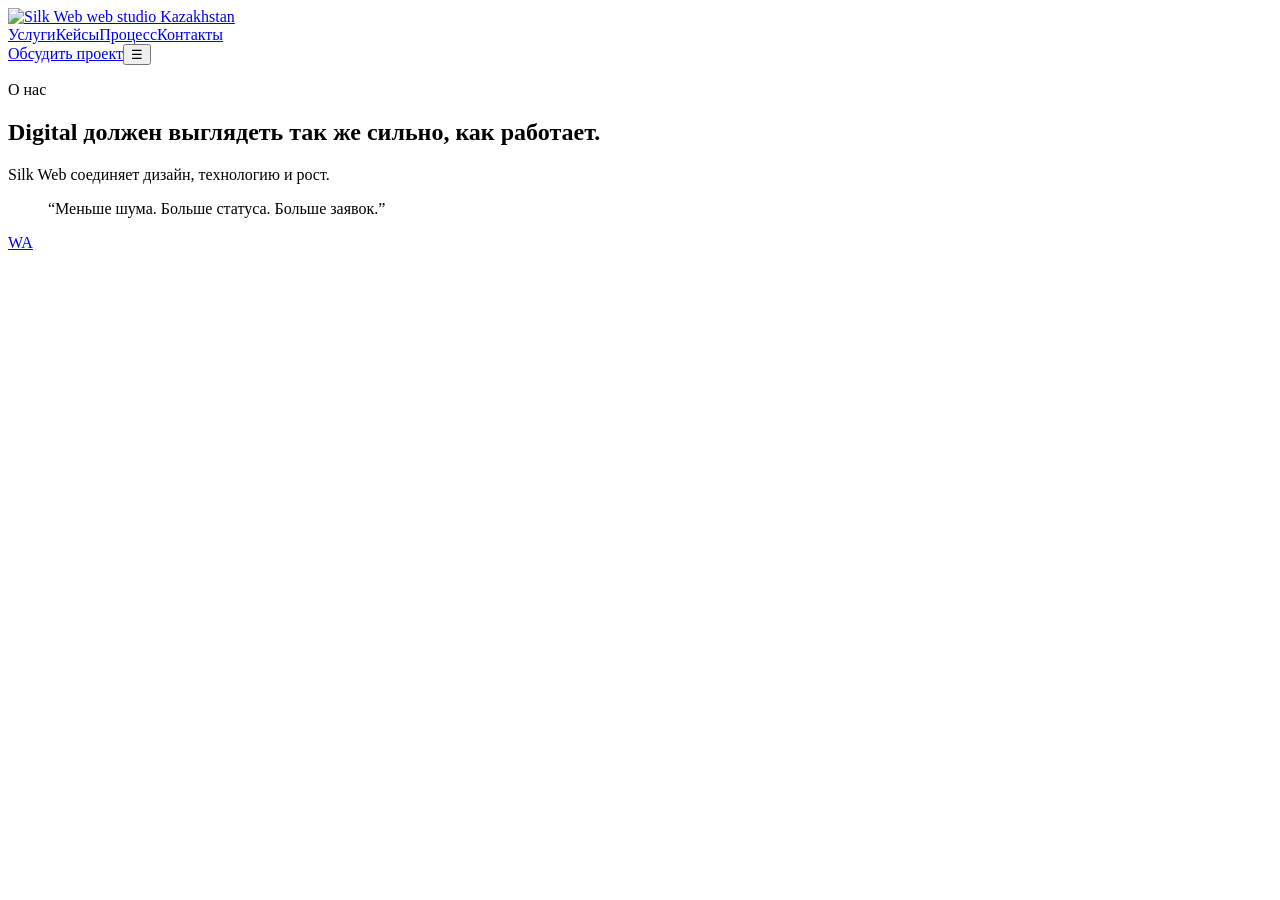
==== about.html @ 0ec1f500 "Add files via upload" ====
<!doctype html>
<html lang="ru-KZ">
<head>
  <meta charset="utf-8">
  <meta name="viewport" content="width=device-width, initial-scale=1">
  <title>О Silk Web - digital агентство Казахстан</title>
  <meta name="description" content="Silk Web - web studio Kazakhstan: команда по созданию сайтов, рекламе, чат-ботам и автоматизации бизнеса в Алматы и Казахстане.">
  <meta name="robots" content="index, follow, max-image-preview:large">
  <meta name="theme-color" content="#030405">
  <link rel="canonical" href="https://silkweb.kz/about.html">
  <link rel="alternate" hreflang="ru-KZ" href="https://silkweb.kz/about.html">
  <link rel="alternate" hreflang="en-KZ" href="https://silkweb.kz/about.html?lang=en">
  <link rel="alternate" hreflang="x-default" href="https://silkweb.kz/about.html">
  <meta property="og:title" content="О Silk Web">
  <meta property="og:description" content="Digital бренд из Казахстана: сайты, реклама, автоматизация и продуктовый подход.">
  <meta property="og:type" content="website">
  <meta property="og:url" content="https://silkweb.kz/about.html">
  <meta property="og:image" content="https://silkweb.kz/assets/images/header-logo.png">
  <meta name="twitter:card" content="summary_large_image">
  <link rel="icon" href="assets/images/favicon.svg" type="image/svg+xml">
  <link rel="manifest" href="manifest.json">
  <link rel="preload" href="assets/css/style.css" as="style">
  <link rel="stylesheet" href="assets/css/style.css">
  <script type="application/ld+json">{"@context":"https://schema.org","@graph":[{"@type":"AboutPage","name":"О Silk Web","url":"https://silkweb.kz/about.html"},{"@type":"BreadcrumbList","itemListElement":[{"@type":"ListItem","position":1,"name":"Главная","item":"https://silkweb.kz/"},{"@type":"ListItem","position":2,"name":"О нас","item":"https://silkweb.kz/about.html"}]}]}</script>
</head>
<body><div class="page-transition" aria-hidden="true"></div><header class="site-header"><div class="container nav"><a class="brand" href="index.html" aria-label="Silk Web"><img src="assets/images/header-logo.png" alt="Silk Web web studio Kazakhstan" width="150" height="40" decoding="async"></a><nav class="nav-links" aria-label="Навигация"><a href="services.html">Услуги</a><a href="portfolio.html">Кейсы</a><a href="index.html#process">Процесс</a><a href="contact.html">Контакты</a></nav><div class="header-actions"><a class="nav-cta" data-whatsapp href="#">Обсудить проект</a><button class="menu-toggle" aria-label="Открыть меню">☰</button></div></div></header><main><section class="hero"><div class="container hero-inner"><p class="hero-brand reveal-text">О нас</p><h1 class="reveal-text">Digital должен выглядеть так же сильно, как работает.</h1><p class="hero-subtitle reveal-text">Silk Web соединяет дизайн, технологию и рост.</p></div></section><section class="section testimonials-section"><div class="container"><blockquote class="testimonial reveal">“Меньше шума. Больше статуса. Больше заявок.”</blockquote></div></section></main><a class="whatsapp-float" data-whatsapp href="#" aria-label="Написать в WhatsApp">WA</a><script src="assets/js/main.js" defer></script></body>
</html>
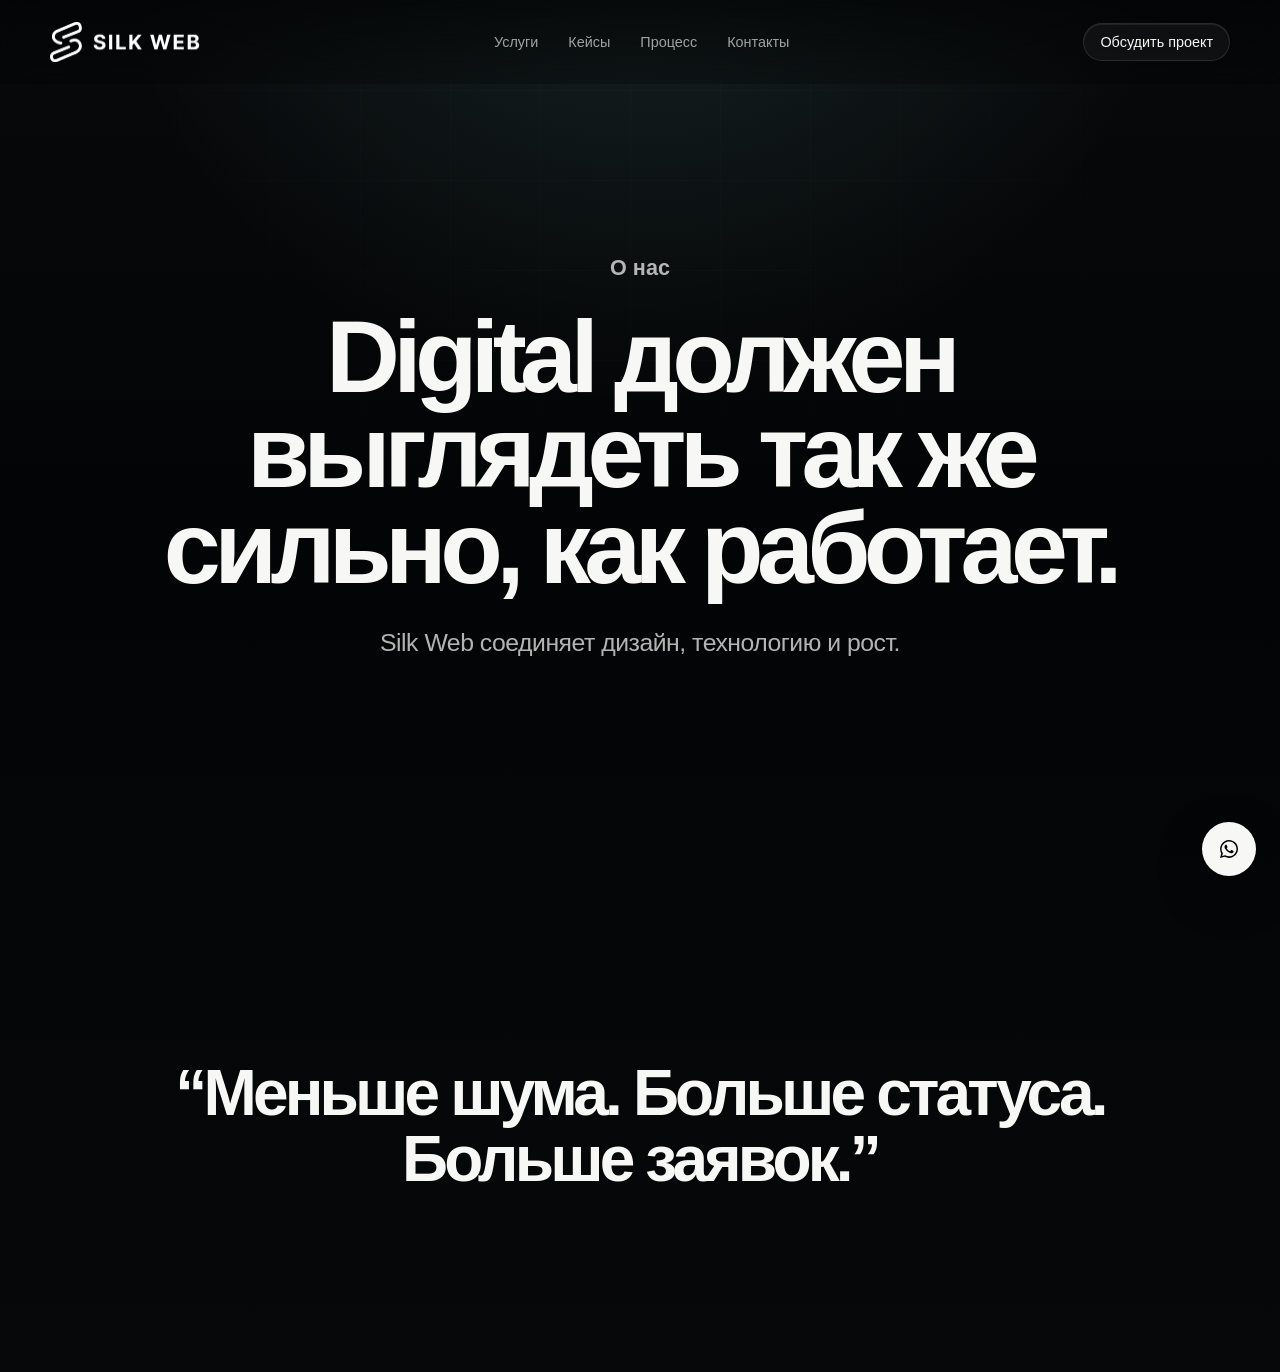
==== commit 0e6f6af1: "Fix site favicon assets" ====
--- a/about.html
+++ b/about.html
@@ -17,7 +17,9 @@
   <meta property="og:url" content="https://silkweb.kz/about.html">
   <meta property="og:image" content="https://silkweb.kz/assets/images/header-logo.png">
   <meta name="twitter:card" content="summary_large_image">
-  <link rel="icon" href="assets/images/favicon.svg" type="image/svg+xml">
+  <link rel="icon" href="favicon.svg" type="image/svg+xml">
+  <link rel="icon" href="favicon-32.png" sizes="32x32" type="image/png">
+  <link rel="apple-touch-icon" href="apple-touch-icon.png">
   <link rel="manifest" href="manifest.json">
   <link rel="preload" href="assets/css/style.css" as="style">
   <link rel="stylesheet" href="assets/css/style.css">
--- a/assets/css/style.css
+++ b/assets/css/style.css
@@ -0,0 +1,542 @@
+:root {
+  --black: #030405;
+  --ink: #f7f7f5;
+  --soft: #a7adb4;
+  --muted: #6f7780;
+  --line: rgba(255, 255, 255, .105);
+  --line-strong: rgba(255, 255, 255, .18);
+  --panel: rgba(255, 255, 255, .055);
+  --panel-soft: rgba(255, 255, 255, .032);
+  --cyan: #8ff7ee;
+  --shadow: 0 40px 120px rgba(0, 0, 0, .42);
+}
+
+* { box-sizing: border-box; }
+html { scroll-behavior: smooth; }
+body {
+  margin: 0;
+  min-height: 100vh;
+  color: var(--ink);
+  background:
+    radial-gradient(circle at 50% -10%, rgba(143, 247, 238, .12), transparent 34rem),
+    linear-gradient(180deg, #08090b 0%, var(--black) 38%, #070809 100%);
+  font-family: Inter, -apple-system, BlinkMacSystemFont, "Segoe UI", sans-serif;
+  overflow-x: hidden;
+}
+
+body::before {
+  content: "";
+  position: fixed;
+  inset: 0;
+  z-index: -2;
+  pointer-events: none;
+  background-image: linear-gradient(rgba(255,255,255,.025) 1px, transparent 1px), linear-gradient(90deg, rgba(255,255,255,.018) 1px, transparent 1px);
+  background-size: 90px 90px;
+  mask-image: radial-gradient(circle at 50% 0%, black, transparent 68%);
+}
+
+a { color: inherit; text-decoration: none; }
+button { font: inherit; }
+a:focus-visible, button:focus-visible {
+  outline: 2px solid var(--cyan);
+  outline-offset: 4px;
+}
+.container { width: min(1180px, calc(100% - 44px)); margin: 0 auto; }
+.page-transition {
+  position: fixed;
+  inset: 0;
+  z-index: 1000;
+  pointer-events: none;
+  background: var(--black);
+  animation: pageIn .9s cubic-bezier(.22, 1, .36, 1) forwards;
+}
+
+.site-header {
+  position: fixed;
+  top: 0;
+  left: 0;
+  right: 0;
+  z-index: 100;
+  padding: 22px 0;
+  background: linear-gradient(180deg, rgba(3, 4, 5, .78), rgba(3, 4, 5, .28));
+  backdrop-filter: blur(24px);
+}
+
+.nav { display: flex; align-items: center; justify-content: space-between; gap: 28px; }
+.brand { display: inline-flex; align-items: center; width: 150px; height: 40px; overflow: hidden; }
+.brand img {
+  display: block;
+  width: 100%;
+  height: auto;
+}
+.brand-mark {
+  width: 34px;
+  height: 34px;
+  display: grid;
+  place-items: center;
+  border: 1px solid var(--line);
+  border-radius: 50%;
+  color: var(--black);
+  background: linear-gradient(135deg, #fff, var(--cyan));
+}
+.nav-links { display: flex; align-items: center; gap: 30px; color: rgba(247, 247, 245, .64); font-size: .9rem; }
+.nav-links a { transition: color .25s ease; }
+.nav-links a:hover { color: var(--ink); }
+.header-actions { display: flex; align-items: center; gap: 12px; }
+.nav-cta {
+  position: relative;
+  isolation: isolate;
+  overflow: hidden;
+  min-height: 38px;
+  display: inline-flex;
+  align-items: center;
+  padding: 0 16px;
+  border: 1px solid var(--line);
+  border-radius: 999px;
+  color: var(--ink);
+  font-size: .9rem;
+  background: rgba(255, 255, 255, .045);
+  box-shadow: inset 0 1px 0 rgba(255,255,255,.08);
+  transition: transform .32s cubic-bezier(.22, 1, .36, 1), border-color .32s ease, background .32s ease, box-shadow .32s ease;
+}
+.nav-cta::before {
+  content: "";
+  position: absolute;
+  inset: -1px;
+  z-index: -1;
+  border-radius: inherit;
+  background: linear-gradient(110deg, transparent 0%, rgba(255,255,255,.18) 34%, rgba(143,247,238,.26) 50%, rgba(255,255,255,.12) 66%, transparent 100%);
+  opacity: 0;
+  transform: translateX(-115%);
+}
+.nav-cta:hover {
+  transform: translateY(-1px);
+  border-color: rgba(255,255,255,.24);
+  background: rgba(255,255,255,.075);
+  box-shadow: inset 0 1px 0 rgba(255,255,255,.12), 0 14px 34px rgba(0,0,0,.24);
+}
+.nav-cta:hover::before {
+  opacity: 1;
+  animation: ctaSheen 1.15s cubic-bezier(.22, 1, .36, 1);
+}
+.menu-toggle {
+  display: none;
+  width: 40px;
+  height: 40px;
+  border: 1px solid var(--line);
+  border-radius: 50%;
+  color: var(--ink);
+  background: rgba(255, 255, 255, .045);
+}
+
+.hero {
+  position: relative;
+  min-height: 98vh;
+  display: grid;
+  place-items: center;
+  overflow: hidden;
+  padding: 150px 0 120px;
+}
+.hero-inner {
+  position: relative;
+  z-index: 3;
+  text-align: center;
+}
+.hero-brand {
+  margin: 0 0 28px;
+  color: rgba(247, 247, 245, .72);
+  font-size: clamp(1.05rem, 1.7vw, 1.35rem);
+  font-weight: 700;
+}
+h1, h2, h3, p { margin: 0; }
+h1 {
+  max-width: 1080px;
+  margin: 0 auto;
+  font-size: clamp(3.55rem, 8vw, 8.9rem);
+  line-height: .93;
+  letter-spacing: -.065em;
+  font-weight: 850;
+}
+.hero-subtitle {
+  margin-top: 34px;
+  color: rgba(247, 247, 245, .72);
+  font-size: clamp(1.1rem, 2vw, 1.55rem);
+  letter-spacing: -.02em;
+}
+.hero-actions {
+  display: flex;
+  justify-content: center;
+  flex-wrap: wrap;
+  gap: 12px;
+  margin-top: 38px;
+}
+.btn {
+  min-height: 48px;
+  display: inline-flex;
+  align-items: center;
+  justify-content: center;
+  padding: 0 22px;
+  border-radius: 999px;
+  font-weight: 650;
+  letter-spacing: -.01em;
+  transition: transform .28s ease, border-color .28s ease, background .28s ease;
+}
+.btn-light { color: #050607; background: var(--ink); }
+.btn-dark { color: var(--ink); border: 1px solid var(--line); background: rgba(255, 255, 255, .04); }
+.btn:hover { transform: translateY(-2px); }
+
+.hero-light {
+  position: absolute;
+  width: 46vw;
+  height: 46vw;
+  border-radius: 50%;
+  filter: blur(80px);
+  opacity: .18;
+  pointer-events: none;
+}
+.hero-light-a { top: 8%; left: 9%; background: #fff; }
+.hero-light-b { right: 8%; bottom: 4%; background: var(--cyan); opacity: .14; }
+.product-stage {
+  position: absolute;
+  inset: auto 0 5vh;
+  height: min(44vh, 430px);
+  pointer-events: none;
+  perspective: 1400px;
+  z-index: 1;
+}
+.stage-plane {
+  position: absolute;
+  border: 1px solid var(--line);
+  background: linear-gradient(145deg, rgba(255, 255, 255, .12), rgba(255, 255, 255, .025));
+  box-shadow: var(--shadow);
+  backdrop-filter: blur(28px);
+}
+.stage-plane-main {
+  left: 50%;
+  bottom: 0;
+  width: min(760px, 72vw);
+  height: 260px;
+  transform: translateX(-50%) rotateX(64deg) rotateZ(-8deg);
+  border-radius: 32px;
+}
+.stage-line {
+  position: absolute;
+  left: 10%;
+  right: 10%;
+  top: 50%;
+  height: 1px;
+  background: linear-gradient(90deg, transparent, rgba(255,255,255,.45), transparent);
+}
+.stage-grid {
+  position: absolute;
+  inset: 38px;
+  display: grid;
+  grid-template-columns: repeat(4, 1fr);
+  gap: 18px;
+}
+.stage-grid span {
+  border: 1px solid rgba(255,255,255,.12);
+  border-radius: 20px;
+  background: rgba(255,255,255,.035);
+}
+.stage-signal {
+  position: absolute;
+  right: 13%;
+  top: 28%;
+  width: 130px;
+  height: 130px;
+  border: 1px solid rgba(143,247,238,.34);
+  border-radius: 50%;
+}
+.stage-plane-side {
+  right: 11%;
+  bottom: 110px;
+  width: 180px;
+  height: 130px;
+  padding: 24px;
+  border-radius: 26px;
+}
+.stage-plane-side span, .stage-plane-small span { color: var(--soft); font-size: .82rem; }
+.stage-plane-side strong { display: block; margin-top: 12px; font-size: 2.5rem; letter-spacing: -.06em; }
+.stage-plane-small {
+  left: 14%;
+  bottom: 92px;
+  width: 150px;
+  height: 86px;
+  display: grid;
+  place-items: center;
+  border-radius: 24px;
+}
+
+.section {
+  position: relative;
+  padding: clamp(96px, 14vw, 190px) 0;
+  content-visibility: auto;
+  contain-intrinsic-size: 900px;
+}
+.section-kicker {
+  display: block;
+  margin-bottom: 28px;
+  color: var(--cyan);
+  font-size: .78rem;
+  font-weight: 750;
+  letter-spacing: .18em;
+  text-transform: uppercase;
+}
+.section-top {
+  max-width: 840px;
+  margin-bottom: 70px;
+}
+.section-top h2,
+.contact-panel h2,
+.process-grid h2 {
+  font-size: clamp(2.8rem, 6vw, 6.2rem);
+  line-height: .96;
+  letter-spacing: -.06em;
+  font-weight: 820;
+}
+
+.services-section { border-top: 1px solid var(--line); }
+.service-row {
+  display: grid;
+  grid-template-columns: .8fr 1fr;
+  gap: 44px;
+  padding: 58px 0;
+  border-top: 1px solid var(--line);
+}
+.service-row:last-child { border-bottom: 1px solid var(--line); }
+.service-row h2 {
+  font-size: clamp(2.4rem, 5vw, 5.4rem);
+  line-height: .95;
+  letter-spacing: -.06em;
+}
+.service-row p {
+  align-self: end;
+  max-width: 560px;
+  color: var(--soft);
+  font-size: clamp(1.05rem, 2vw, 1.45rem);
+  line-height: 1.35;
+}
+.service-links {
+  display: flex;
+  flex-wrap: wrap;
+  gap: 10px;
+  margin-top: 22px;
+}
+.service-links a {
+  display: inline-flex;
+  min-height: 34px;
+  align-items: center;
+  padding: 0 12px;
+  border: 1px solid var(--line);
+  border-radius: 999px;
+  color: rgba(247, 247, 245, .72);
+  font-size: .85rem;
+  background: rgba(255, 255, 255, .025);
+}
+.service-links a:hover {
+  color: var(--ink);
+  border-color: var(--line-strong);
+}
+
+.case-showcase {
+  width: min(1380px, calc(100% - 44px));
+  margin: 0 auto;
+  display: grid;
+  gap: 26px;
+}
+.case-feature {
+  min-height: 620px;
+  display: grid;
+  grid-template-columns: 1.25fr .75fr;
+  overflow: hidden;
+  border: 1px solid var(--line);
+  border-radius: 34px;
+  background: rgba(255, 255, 255, .025);
+  box-shadow: var(--shadow);
+}
+.case-feature:nth-child(even) { grid-template-columns: .75fr 1.25fr; }
+.case-feature:nth-child(even) .case-image { order: 2; }
+.case-image {
+  min-height: 100%;
+  transform: scale(1.04);
+  transition: transform 1.2s cubic-bezier(.22, 1, .36, 1);
+}
+.case-feature:hover .case-image { transform: scale(1.075); }
+.case-image-one { background: radial-gradient(circle at 25% 20%, rgba(255,255,255,.22), transparent 20rem), linear-gradient(135deg, #17191d, #050506 62%, rgba(143,247,238,.22)); }
+.case-image-two { background: radial-gradient(circle at 70% 25%, rgba(143,247,238,.24), transparent 18rem), linear-gradient(145deg, #050506, #1d1f22); }
+.case-image-three { background: radial-gradient(circle at 35% 30%, rgba(255,255,255,.20), transparent 18rem), linear-gradient(145deg, #18191c, #050506 70%); }
+.case-copy {
+  display: flex;
+  flex-direction: column;
+  justify-content: end;
+  padding: clamp(34px, 5vw, 72px);
+}
+.case-copy span { color: var(--soft); font-size: .88rem; text-transform: uppercase; letter-spacing: .16em; }
+.case-copy h3 {
+  margin-top: 18px;
+  font-size: clamp(4rem, 9vw, 9rem);
+  line-height: .82;
+  letter-spacing: -.08em;
+}
+.case-copy p {
+  margin-top: 26px;
+  color: var(--soft);
+  font-size: clamp(1.1rem, 2vw, 1.6rem);
+}
+
+.process-grid {
+  display: grid;
+  grid-template-columns: 1.05fr .95fr;
+  gap: 72px;
+  align-items: start;
+}
+.process-list { border-top: 1px solid var(--line); }
+.process-step {
+  display: flex;
+  align-items: center;
+  justify-content: space-between;
+  gap: 28px;
+  padding: 36px 0;
+  border-bottom: 1px solid var(--line);
+}
+.process-step span { color: var(--muted); }
+.process-step p { font-size: clamp(1.65rem, 3vw, 3rem); letter-spacing: -.045em; }
+
+.testimonial {
+  max-width: 980px;
+  margin: 0 auto;
+  text-align: center;
+  color: var(--ink);
+  font-size: clamp(2.3rem, 5vw, 5.4rem);
+  line-height: 1.03;
+  letter-spacing: -.06em;
+  font-weight: 760;
+}
+.testimonial-author {
+  margin-top: 34px;
+  text-align: center;
+  color: var(--soft);
+}
+
+.contact-panel {
+  min-height: 520px;
+  display: flex;
+  flex-direction: column;
+  justify-content: end;
+  padding: clamp(34px, 6vw, 80px);
+  border: 1px solid var(--line);
+  border-radius: 38px;
+  background:
+    radial-gradient(circle at 80% 20%, rgba(143,247,238,.16), transparent 24rem),
+    linear-gradient(145deg, rgba(255,255,255,.075), rgba(255,255,255,.025));
+  box-shadow: var(--shadow);
+}
+.contact-panel h1,
+.contact-panel h2 { max-width: 980px; }
+.contact-panel h1 {
+  font-size: clamp(2.8rem, 6vw, 6.2rem);
+  line-height: .96;
+  letter-spacing: -.06em;
+  font-weight: 820;
+}
+.contact-actions { display: flex; flex-wrap: wrap; gap: 12px; margin-top: 38px; }
+
+.whatsapp-float {
+  position: fixed;
+  right: 24px;
+  bottom: 24px;
+  z-index: 80;
+  width: 54px;
+  height: 54px;
+  display: grid;
+  place-items: center;
+  border: 1px solid rgba(255,255,255,.20);
+  border-radius: 50%;
+  color: var(--black);
+  background: var(--ink);
+  font-size: 0;
+  font-weight: 750;
+  box-shadow: 0 18px 48px rgba(0,0,0,.32);
+}
+.whatsapp-float::before {
+  content: "";
+  position: absolute;
+  left: 50%;
+  top: 50%;
+  width: 27px;
+  height: 27px;
+  display: block;
+  transform: translate(-50%, -50%);
+  background: url("../images/whatsapp-svgrepo-com.svg") center / contain no-repeat;
+}
+
+.reveal, .reveal-text {
+  opacity: 0;
+  transform: translateY(28px);
+  transition: opacity .9s cubic-bezier(.22, 1, .36, 1), transform .9s cubic-bezier(.22, 1, .36, 1);
+}
+.reveal.is-visible, .reveal-text.is-visible { opacity: 1; transform: translateY(0); }
+
+@keyframes pageIn {
+  0% { opacity: 1; }
+  100% { opacity: 0; visibility: hidden; }
+}
+@keyframes ctaSheen {
+  0% { transform: translateX(-115%); }
+  100% { transform: translateX(115%); }
+}
+
+@media (max-width: 980px) {
+  .container { width: min(100% - 28px, 760px); }
+  .nav-links {
+    position: fixed;
+    inset: 76px 14px auto 14px;
+    min-height: 340px;
+    padding: 26px;
+    flex-direction: column;
+    align-items: flex-start;
+    border: 1px solid var(--line);
+    border-radius: 28px;
+    background: rgba(5, 6, 7, .94);
+    transform: translateY(-18px);
+    opacity: 0;
+    pointer-events: none;
+    transition: opacity .3s ease, transform .3s ease;
+  }
+  .nav-links.is-open { opacity: 1; pointer-events: auto; transform: translateY(0); }
+  .menu-toggle { display: grid; place-items: center; }
+  .nav-cta { display: none; }
+  .hero { min-height: 94vh; padding-top: 128px; }
+  h1 { font-size: clamp(3.2rem, 13vw, 7rem); }
+  .product-stage { opacity: .55; }
+  .service-row, .process-grid, .case-feature, .case-feature:nth-child(even) { grid-template-columns: 1fr; }
+  .case-feature:nth-child(even) .case-image { order: 0; }
+  .case-feature { min-height: auto; }
+  .case-image { min-height: 390px; }
+}
+
+@media (max-width: 640px) {
+  .container { width: min(100% - 24px, 520px); }
+  .brand { width: 124px; height: 34px; }
+  .hero { min-height: 92vh; padding: 118px 0 70px; }
+  .hero-subtitle { margin-top: 24px; }
+  .product-stage { display: none; }
+  .hero-actions .btn, .contact-actions .btn { width: 100%; }
+  .section { padding: 92px 0; }
+  .service-row { gap: 20px; padding: 42px 0; }
+  .case-showcase { width: min(100% - 24px, 520px); }
+  .case-feature { border-radius: 26px; }
+  .case-image { min-height: 300px; }
+  .contact-panel { min-height: 470px; border-radius: 28px; }
+  .whatsapp-float { width: 50px; height: 50px; right: 16px; bottom: 16px; }
+}
+
+@media (prefers-reduced-motion: reduce) {
+  *, *::before, *::after {
+    animation-duration: .01ms !important;
+    animation-iteration-count: 1 !important;
+    scroll-behavior: auto !important;
+    transition-duration: .01ms !important;
+  }
+}
--- a/assets/css/style.css
+++ b/assets/css/style.css
@@ -0,0 +1,542 @@
+:root {
+  --black: #030405;
+  --ink: #f7f7f5;
+  --soft: #a7adb4;
+  --muted: #6f7780;
+  --line: rgba(255, 255, 255, .105);
+  --line-strong: rgba(255, 255, 255, .18);
+  --panel: rgba(255, 255, 255, .055);
+  --panel-soft: rgba(255, 255, 255, .032);
+  --cyan: #8ff7ee;
+  --shadow: 0 40px 120px rgba(0, 0, 0, .42);
+}
+
+* { box-sizing: border-box; }
+html { scroll-behavior: smooth; }
+body {
+  margin: 0;
+  min-height: 100vh;
+  color: var(--ink);
+  background:
+    radial-gradient(circle at 50% -10%, rgba(143, 247, 238, .12), transparent 34rem),
+    linear-gradient(180deg, #08090b 0%, var(--black) 38%, #070809 100%);
+  font-family: Inter, -apple-system, BlinkMacSystemFont, "Segoe UI", sans-serif;
+  overflow-x: hidden;
+}
+
+body::before {
+  content: "";
+  position: fixed;
+  inset: 0;
+  z-index: -2;
+  pointer-events: none;
+  background-image: linear-gradient(rgba(255,255,255,.025) 1px, transparent 1px), linear-gradient(90deg, rgba(255,255,255,.018) 1px, transparent 1px);
+  background-size: 90px 90px;
+  mask-image: radial-gradient(circle at 50% 0%, black, transparent 68%);
+}
+
+a { color: inherit; text-decoration: none; }
+button { font: inherit; }
+a:focus-visible, button:focus-visible {
+  outline: 2px solid var(--cyan);
+  outline-offset: 4px;
+}
+.container { width: min(1180px, calc(100% - 44px)); margin: 0 auto; }
+.page-transition {
+  position: fixed;
+  inset: 0;
+  z-index: 1000;
+  pointer-events: none;
+  background: var(--black);
+  animation: pageIn .9s cubic-bezier(.22, 1, .36, 1) forwards;
+}
+
+.site-header {
+  position: fixed;
+  top: 0;
+  left: 0;
+  right: 0;
+  z-index: 100;
+  padding: 22px 0;
+  background: linear-gradient(180deg, rgba(3, 4, 5, .78), rgba(3, 4, 5, .28));
+  backdrop-filter: blur(24px);
+}
+
+.nav { display: flex; align-items: center; justify-content: space-between; gap: 28px; }
+.brand { display: inline-flex; align-items: center; width: 150px; height: 40px; overflow: hidden; }
+.brand img {
+  display: block;
+  width: 100%;
+  height: auto;
+}
+.brand-mark {
+  width: 34px;
+  height: 34px;
+  display: grid;
+  place-items: center;
+  border: 1px solid var(--line);
+  border-radius: 50%;
+  color: var(--black);
+  background: linear-gradient(135deg, #fff, var(--cyan));
+}
+.nav-links { display: flex; align-items: center; gap: 30px; color: rgba(247, 247, 245, .64); font-size: .9rem; }
+.nav-links a { transition: color .25s ease; }
+.nav-links a:hover { color: var(--ink); }
+.header-actions { display: flex; align-items: center; gap: 12px; }
+.nav-cta {
+  position: relative;
+  isolation: isolate;
+  overflow: hidden;
+  min-height: 38px;
+  display: inline-flex;
+  align-items: center;
+  padding: 0 16px;
+  border: 1px solid var(--line);
+  border-radius: 999px;
+  color: var(--ink);
+  font-size: .9rem;
+  background: rgba(255, 255, 255, .045);
+  box-shadow: inset 0 1px 0 rgba(255,255,255,.08);
+  transition: transform .32s cubic-bezier(.22, 1, .36, 1), border-color .32s ease, background .32s ease, box-shadow .32s ease;
+}
+.nav-cta::before {
+  content: "";
+  position: absolute;
+  inset: -1px;
+  z-index: -1;
+  border-radius: inherit;
+  background: linear-gradient(110deg, transparent 0%, rgba(255,255,255,.18) 34%, rgba(143,247,238,.26) 50%, rgba(255,255,255,.12) 66%, transparent 100%);
+  opacity: 0;
+  transform: translateX(-115%);
+}
+.nav-cta:hover {
+  transform: translateY(-1px);
+  border-color: rgba(255,255,255,.24);
+  background: rgba(255,255,255,.075);
+  box-shadow: inset 0 1px 0 rgba(255,255,255,.12), 0 14px 34px rgba(0,0,0,.24);
+}
+.nav-cta:hover::before {
+  opacity: 1;
+  animation: ctaSheen 1.15s cubic-bezier(.22, 1, .36, 1);
+}
+.menu-toggle {
+  display: none;
+  width: 40px;
+  height: 40px;
+  border: 1px solid var(--line);
+  border-radius: 50%;
+  color: var(--ink);
+  background: rgba(255, 255, 255, .045);
+}
+
+.hero {
+  position: relative;
+  min-height: 98vh;
+  display: grid;
+  place-items: center;
+  overflow: hidden;
+  padding: 150px 0 120px;
+}
+.hero-inner {
+  position: relative;
+  z-index: 3;
+  text-align: center;
+}
+.hero-brand {
+  margin: 0 0 28px;
+  color: rgba(247, 247, 245, .72);
+  font-size: clamp(1.05rem, 1.7vw, 1.35rem);
+  font-weight: 700;
+}
+h1, h2, h3, p { margin: 0; }
+h1 {
+  max-width: 1080px;
+  margin: 0 auto;
+  font-size: clamp(3.55rem, 8vw, 8.9rem);
+  line-height: .93;
+  letter-spacing: -.065em;
+  font-weight: 850;
+}
+.hero-subtitle {
+  margin-top: 34px;
+  color: rgba(247, 247, 245, .72);
+  font-size: clamp(1.1rem, 2vw, 1.55rem);
+  letter-spacing: -.02em;
+}
+.hero-actions {
+  display: flex;
+  justify-content: center;
+  flex-wrap: wrap;
+  gap: 12px;
+  margin-top: 38px;
+}
+.btn {
+  min-height: 48px;
+  display: inline-flex;
+  align-items: center;
+  justify-content: center;
+  padding: 0 22px;
+  border-radius: 999px;
+  font-weight: 650;
+  letter-spacing: -.01em;
+  transition: transform .28s ease, border-color .28s ease, background .28s ease;
+}
+.btn-light { color: #050607; background: var(--ink); }
+.btn-dark { color: var(--ink); border: 1px solid var(--line); background: rgba(255, 255, 255, .04); }
+.btn:hover { transform: translateY(-2px); }
+
+.hero-light {
+  position: absolute;
+  width: 46vw;
+  height: 46vw;
+  border-radius: 50%;
+  filter: blur(80px);
+  opacity: .18;
+  pointer-events: none;
+}
+.hero-light-a { top: 8%; left: 9%; background: #fff; }
+.hero-light-b { right: 8%; bottom: 4%; background: var(--cyan); opacity: .14; }
+.product-stage {
+  position: absolute;
+  inset: auto 0 5vh;
+  height: min(44vh, 430px);
+  pointer-events: none;
+  perspective: 1400px;
+  z-index: 1;
+}
+.stage-plane {
+  position: absolute;
+  border: 1px solid var(--line);
+  background: linear-gradient(145deg, rgba(255, 255, 255, .12), rgba(255, 255, 255, .025));
+  box-shadow: var(--shadow);
+  backdrop-filter: blur(28px);
+}
+.stage-plane-main {
+  left: 50%;
+  bottom: 0;
+  width: min(760px, 72vw);
+  height: 260px;
+  transform: translateX(-50%) rotateX(64deg) rotateZ(-8deg);
+  border-radius: 32px;
+}
+.stage-line {
+  position: absolute;
+  left: 10%;
+  right: 10%;
+  top: 50%;
+  height: 1px;
+  background: linear-gradient(90deg, transparent, rgba(255,255,255,.45), transparent);
+}
+.stage-grid {
+  position: absolute;
+  inset: 38px;
+  display: grid;
+  grid-template-columns: repeat(4, 1fr);
+  gap: 18px;
+}
+.stage-grid span {
+  border: 1px solid rgba(255,255,255,.12);
+  border-radius: 20px;
+  background: rgba(255,255,255,.035);
+}
+.stage-signal {
+  position: absolute;
+  right: 13%;
+  top: 28%;
+  width: 130px;
+  height: 130px;
+  border: 1px solid rgba(143,247,238,.34);
+  border-radius: 50%;
+}
+.stage-plane-side {
+  right: 11%;
+  bottom: 110px;
+  width: 180px;
+  height: 130px;
+  padding: 24px;
+  border-radius: 26px;
+}
+.stage-plane-side span, .stage-plane-small span { color: var(--soft); font-size: .82rem; }
+.stage-plane-side strong { display: block; margin-top: 12px; font-size: 2.5rem; letter-spacing: -.06em; }
+.stage-plane-small {
+  left: 14%;
+  bottom: 92px;
+  width: 150px;
+  height: 86px;
+  display: grid;
+  place-items: center;
+  border-radius: 24px;
+}
+
+.section {
+  position: relative;
+  padding: clamp(96px, 14vw, 190px) 0;
+  content-visibility: auto;
+  contain-intrinsic-size: 900px;
+}
+.section-kicker {
+  display: block;
+  margin-bottom: 28px;
+  color: var(--cyan);
+  font-size: .78rem;
+  font-weight: 750;
+  letter-spacing: .18em;
+  text-transform: uppercase;
+}
+.section-top {
+  max-width: 840px;
+  margin-bottom: 70px;
+}
+.section-top h2,
+.contact-panel h2,
+.process-grid h2 {
+  font-size: clamp(2.8rem, 6vw, 6.2rem);
+  line-height: .96;
+  letter-spacing: -.06em;
+  font-weight: 820;
+}
+
+.services-section { border-top: 1px solid var(--line); }
+.service-row {
+  display: grid;
+  grid-template-columns: .8fr 1fr;
+  gap: 44px;
+  padding: 58px 0;
+  border-top: 1px solid var(--line);
+}
+.service-row:last-child { border-bottom: 1px solid var(--line); }
+.service-row h2 {
+  font-size: clamp(2.4rem, 5vw, 5.4rem);
+  line-height: .95;
+  letter-spacing: -.06em;
+}
+.service-row p {
+  align-self: end;
+  max-width: 560px;
+  color: var(--soft);
+  font-size: clamp(1.05rem, 2vw, 1.45rem);
+  line-height: 1.35;
+}
+.service-links {
+  display: flex;
+  flex-wrap: wrap;
+  gap: 10px;
+  margin-top: 22px;
+}
+.service-links a {
+  display: inline-flex;
+  min-height: 34px;
+  align-items: center;
+  padding: 0 12px;
+  border: 1px solid var(--line);
+  border-radius: 999px;
+  color: rgba(247, 247, 245, .72);
+  font-size: .85rem;
+  background: rgba(255, 255, 255, .025);
+}
+.service-links a:hover {
+  color: var(--ink);
+  border-color: var(--line-strong);
+}
+
+.case-showcase {
+  width: min(1380px, calc(100% - 44px));
+  margin: 0 auto;
+  display: grid;
+  gap: 26px;
+}
+.case-feature {
+  min-height: 620px;
+  display: grid;
+  grid-template-columns: 1.25fr .75fr;
+  overflow: hidden;
+  border: 1px solid var(--line);
+  border-radius: 34px;
+  background: rgba(255, 255, 255, .025);
+  box-shadow: var(--shadow);
+}
+.case-feature:nth-child(even) { grid-template-columns: .75fr 1.25fr; }
+.case-feature:nth-child(even) .case-image { order: 2; }
+.case-image {
+  min-height: 100%;
+  transform: scale(1.04);
+  transition: transform 1.2s cubic-bezier(.22, 1, .36, 1);
+}
+.case-feature:hover .case-image { transform: scale(1.075); }
+.case-image-one { background: radial-gradient(circle at 25% 20%, rgba(255,255,255,.22), transparent 20rem), linear-gradient(135deg, #17191d, #050506 62%, rgba(143,247,238,.22)); }
+.case-image-two { background: radial-gradient(circle at 70% 25%, rgba(143,247,238,.24), transparent 18rem), linear-gradient(145deg, #050506, #1d1f22); }
+.case-image-three { background: radial-gradient(circle at 35% 30%, rgba(255,255,255,.20), transparent 18rem), linear-gradient(145deg, #18191c, #050506 70%); }
+.case-copy {
+  display: flex;
+  flex-direction: column;
+  justify-content: end;
+  padding: clamp(34px, 5vw, 72px);
+}
+.case-copy span { color: var(--soft); font-size: .88rem; text-transform: uppercase; letter-spacing: .16em; }
+.case-copy h3 {
+  margin-top: 18px;
+  font-size: clamp(4rem, 9vw, 9rem);
+  line-height: .82;
+  letter-spacing: -.08em;
+}
+.case-copy p {
+  margin-top: 26px;
+  color: var(--soft);
+  font-size: clamp(1.1rem, 2vw, 1.6rem);
+}
+
+.process-grid {
+  display: grid;
+  grid-template-columns: 1.05fr .95fr;
+  gap: 72px;
+  align-items: start;
+}
+.process-list { border-top: 1px solid var(--line); }
+.process-step {
+  display: flex;
+  align-items: center;
+  justify-content: space-between;
+  gap: 28px;
+  padding: 36px 0;
+  border-bottom: 1px solid var(--line);
+}
+.process-step span { color: var(--muted); }
+.process-step p { font-size: clamp(1.65rem, 3vw, 3rem); letter-spacing: -.045em; }
+
+.testimonial {
+  max-width: 980px;
+  margin: 0 auto;
+  text-align: center;
+  color: var(--ink);
+  font-size: clamp(2.3rem, 5vw, 5.4rem);
+  line-height: 1.03;
+  letter-spacing: -.06em;
+  font-weight: 760;
+}
+.testimonial-author {
+  margin-top: 34px;
+  text-align: center;
+  color: var(--soft);
+}
+
+.contact-panel {
+  min-height: 520px;
+  display: flex;
+  flex-direction: column;
+  justify-content: end;
+  padding: clamp(34px, 6vw, 80px);
+  border: 1px solid var(--line);
+  border-radius: 38px;
+  background:
+    radial-gradient(circle at 80% 20%, rgba(143,247,238,.16), transparent 24rem),
+    linear-gradient(145deg, rgba(255,255,255,.075), rgba(255,255,255,.025));
+  box-shadow: var(--shadow);
+}
+.contact-panel h1,
+.contact-panel h2 { max-width: 980px; }
+.contact-panel h1 {
+  font-size: clamp(2.8rem, 6vw, 6.2rem);
+  line-height: .96;
+  letter-spacing: -.06em;
+  font-weight: 820;
+}
+.contact-actions { display: flex; flex-wrap: wrap; gap: 12px; margin-top: 38px; }
+
+.whatsapp-float {
+  position: fixed;
+  right: 24px;
+  bottom: 24px;
+  z-index: 80;
+  width: 54px;
+  height: 54px;
+  display: grid;
+  place-items: center;
+  border: 1px solid rgba(255,255,255,.20);
+  border-radius: 50%;
+  color: var(--black);
+  background: var(--ink);
+  font-size: 0;
+  font-weight: 750;
+  box-shadow: 0 18px 48px rgba(0,0,0,.32);
+}
+.whatsapp-float::before {
+  content: "";
+  position: absolute;
+  left: 50%;
+  top: 50%;
+  width: 27px;
+  height: 27px;
+  display: block;
+  transform: translate(-50%, -50%);
+  background: url("../images/whatsapp-svgrepo-com.svg") center / contain no-repeat;
+}
+
+.reveal, .reveal-text {
+  opacity: 0;
+  transform: translateY(28px);
+  transition: opacity .9s cubic-bezier(.22, 1, .36, 1), transform .9s cubic-bezier(.22, 1, .36, 1);
+}
+.reveal.is-visible, .reveal-text.is-visible { opacity: 1; transform: translateY(0); }
+
+@keyframes pageIn {
+  0% { opacity: 1; }
+  100% { opacity: 0; visibility: hidden; }
+}
+@keyframes ctaSheen {
+  0% { transform: translateX(-115%); }
+  100% { transform: translateX(115%); }
+}
+
+@media (max-width: 980px) {
+  .container { width: min(100% - 28px, 760px); }
+  .nav-links {
+    position: fixed;
+    inset: 76px 14px auto 14px;
+    min-height: 340px;
+    padding: 26px;
+    flex-direction: column;
+    align-items: flex-start;
+    border: 1px solid var(--line);
+    border-radius: 28px;
+    background: rgba(5, 6, 7, .94);
+    transform: translateY(-18px);
+    opacity: 0;
+    pointer-events: none;
+    transition: opacity .3s ease, transform .3s ease;
+  }
+  .nav-links.is-open { opacity: 1; pointer-events: auto; transform: translateY(0); }
+  .menu-toggle { display: grid; place-items: center; }
+  .nav-cta { display: none; }
+  .hero { min-height: 94vh; padding-top: 128px; }
+  h1 { font-size: clamp(3.2rem, 13vw, 7rem); }
+  .product-stage { opacity: .55; }
+  .service-row, .process-grid, .case-feature, .case-feature:nth-child(even) { grid-template-columns: 1fr; }
+  .case-feature:nth-child(even) .case-image { order: 0; }
+  .case-feature { min-height: auto; }
+  .case-image { min-height: 390px; }
+}
+
+@media (max-width: 640px) {
+  .container { width: min(100% - 24px, 520px); }
+  .brand { width: 124px; height: 34px; }
+  .hero { min-height: 92vh; padding: 118px 0 70px; }
+  .hero-subtitle { margin-top: 24px; }
+  .product-stage { display: none; }
+  .hero-actions .btn, .contact-actions .btn { width: 100%; }
+  .section { padding: 92px 0; }
+  .service-row { gap: 20px; padding: 42px 0; }
+  .case-showcase { width: min(100% - 24px, 520px); }
+  .case-feature { border-radius: 26px; }
+  .case-image { min-height: 300px; }
+  .contact-panel { min-height: 470px; border-radius: 28px; }
+  .whatsapp-float { width: 50px; height: 50px; right: 16px; bottom: 16px; }
+}
+
+@media (prefers-reduced-motion: reduce) {
+  *, *::before, *::after {
+    animation-duration: .01ms !important;
+    animation-iteration-count: 1 !important;
+    scroll-behavior: auto !important;
+    transition-duration: .01ms !important;
+  }
+}
